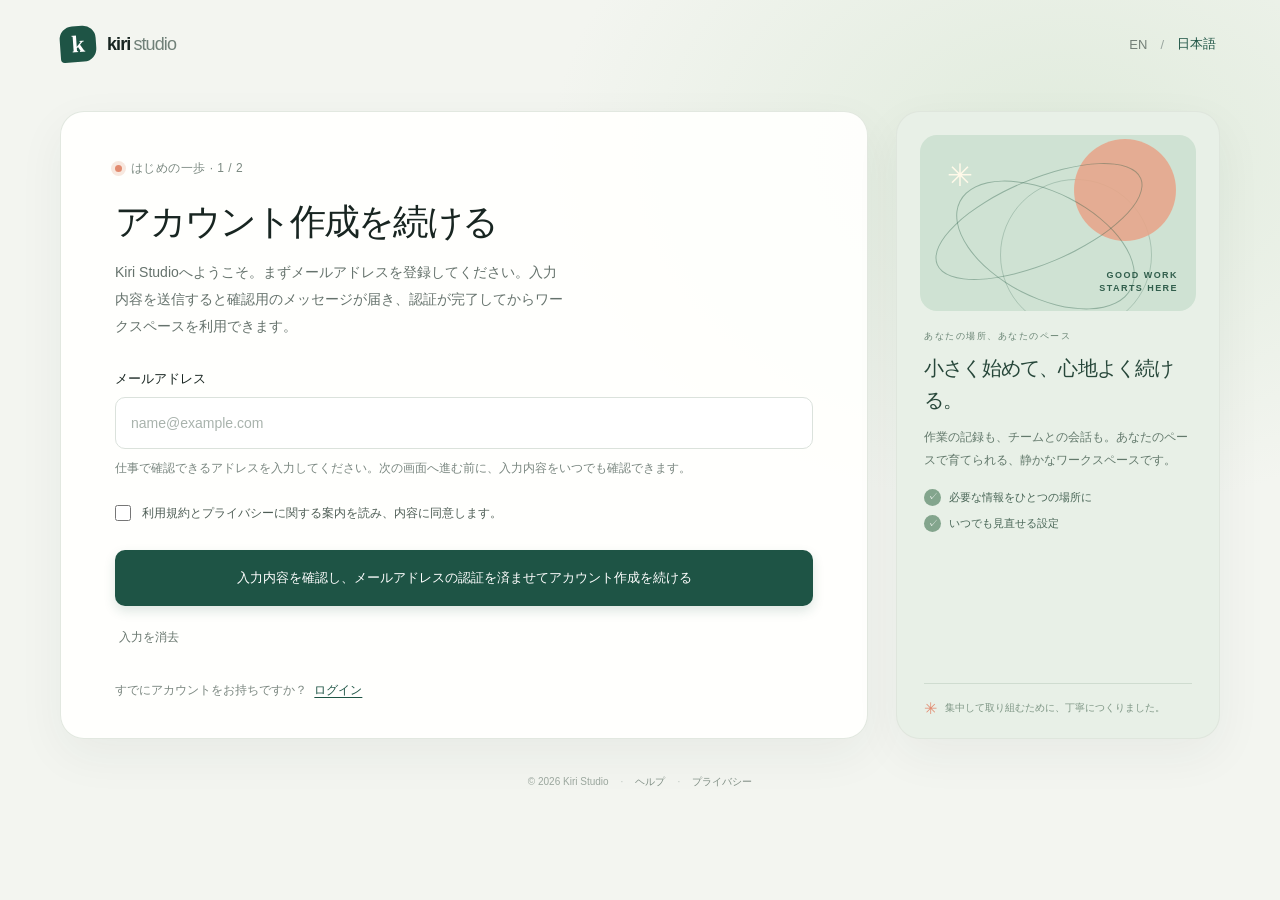
==== demo/index.html @ 1fd67d07 "Add demo and portfolio assets" ====
<!doctype html>
<html lang="ja">
  <head>
    <meta charset="utf-8">
    <meta name="viewport" content="width=device-width, initial-scale=1">
    <meta name="color-scheme" content="light">
    <title>Create your Kiri Studio account</title>
    <link rel="stylesheet" href="styles.css">
    <script src="app.js" defer></script>
  </head>
  <body>
    <div class="site-shell">
      <header class="topbar">
        <a class="brand" href="#top" aria-label="Kiri Studio home">
          <span class="brand-mark" aria-hidden="true">k</span>
          <span class="brand-name">kiri<span>studio</span></span>
        </a>
        <div class="language-picker" role="group" aria-label="Language / 言語">
          <button class="language-button" type="button" data-language="en" aria-pressed="false">EN</button>
          <span class="language-divider" aria-hidden="true">/</span>
          <button class="language-button" type="button" data-language="ja" aria-pressed="true">日本語</button>
        </div>
      </header>

      <main id="top" class="page-layout">
        <section class="form-card" aria-labelledby="page-title">
          <div class="step-label"><span class="step-dot" aria-hidden="true"></span><span data-copy="step">はじめの一歩 · 1 / 2</span></div>
          <h1 id="page-title" data-copy="title">アカウント作成を続ける</h1>
          <p class="intro" data-copy="intro">Kiri Studioへようこそ。まずメールアドレスを登録してください。入力内容を送信すると確認用のメッセージが届き、認証が完了してからワークスペースを利用できます。</p>

          <form id="account-form">
            <label class="field-label" for="email" data-copy="emailLabel">メールアドレス</label>
            <input id="email" name="email" type="email" autocomplete="email" required placeholder="name@example.com" aria-describedby="email-help">
            <p id="email-help" class="field-help" data-copy="emailHelp">仕事で確認できるアドレスを入力してください。次の画面へ進む前に、入力内容をいつでも確認できます。</p>

            <label class="consent-row" for="terms">
              <input id="terms" name="terms" type="checkbox" required>
              <span data-copy="terms">利用規約とプライバシーに関する案内を読み、内容に同意します。</span>
            </label>

            <div class="form-actions">
              <button class="primary-action" type="submit" data-copy="submit">入力内容を確認し、メールアドレスの認証を済ませてアカウント作成を続ける</button>
              <button class="reset-action" type="reset" data-copy="reset">入力を消去</button>
            </div>
            <p id="form-status" class="form-status" role="status" aria-live="polite" tabindex="-1"></p>
          </form>

          <p class="signin-note"><span data-copy="signin">すでにアカウントをお持ちですか？</span> <a href="#signin" data-copy="signinLink">ログイン</a></p>
        </section>

        <aside class="side-card" aria-labelledby="side-title">
          <div class="side-art" aria-hidden="true"><span class="art-orbit orbit-one"></span><span class="art-orbit orbit-two"></span><span class="art-spark">✳</span><span class="art-caption">GOOD WORK<br>STARTS HERE</span></div>
          <p class="side-kicker" data-copy="sideKicker">YOUR SPACE, YOUR PACE</p>
          <h2 id="side-title" data-copy="sideTitle">小さく始めて、心地よく続ける。</h2>
          <p class="side-copy" data-copy="sideCopy">作業の記録も、チームとの会話も。あなたのペースで育てられる、静かなワークスペースです。</p>
          <ul class="benefit-list">
            <li><span class="benefit-check" aria-hidden="true">✓</span><span data-copy="benefitOne">必要な情報をひとつの場所に</span></li>
            <li><span class="benefit-check" aria-hidden="true">✓</span><span data-copy="benefitTwo">いつでも見直せる設定</span></li>
          </ul>
          <div class="side-foot"><span class="side-foot-mark" aria-hidden="true">✳</span><span data-copy="sideFoot">Thoughtfully made for focused work.</span></div>
        </aside>
      </main>

      <footer class="page-footer"><span>© 2026 Kiri Studio</span><span class="footer-dot" aria-hidden="true">·</span><a href="#help" data-copy="help">ヘルプ</a><span class="footer-dot" aria-hidden="true">·</span><a href="#privacy" data-copy="privacy">プライバシー</a></footer>
    </div>
  </body>
</html>
---- demo/styles.css ----
:root {
  font-family: "DM Sans", "Noto Sans JP", "Yu Gothic UI", Meiryo, sans-serif;
  color: #182521;
  background: #f3f5f0;
  font-synthesis: none;
  text-rendering: optimizeLegibility;
  --ink: #182521;
  --muted: #65726c;
  --green: #1e5445;
  --mint: #deeee2;
  --line: #e4e9e2;
  --coral: #e28b70;
}

* { box-sizing: border-box; }

body {
  margin: 0;
  min-width: 0;
  min-height: 100vh;
  background:
    radial-gradient(ellipse at 83% 17%, rgba(212, 229, 208, .62), transparent 32rem),
    #f3f5f0;
}

button, input { font: inherit; }
a { color: var(--green); }

.site-shell { width: min(1160px, calc(100% - 64px)); margin: 0 auto; }
.topbar { height: 88px; display: flex; align-items: center; justify-content: space-between; }
.brand { display: inline-flex; align-items: center; gap: 11px; color: var(--ink); text-decoration: none; }
.brand-mark { display: grid; place-items: center; width: 36px; height: 36px; border-radius: 13px 13px 13px 4px; color: white; background: var(--green); font-size: 24px; line-height: 1; font-weight: 600; font-family: Georgia, serif; transform: rotate(-4deg); }
.brand-name { font-size: 18px; letter-spacing: -.05em; font-weight: 700; }
.brand-name span { margin-left: 3px; font-weight: 400; color: #708078; }
.language-picker { display: flex; align-items: center; gap: 9px; color: #9aa69f; font-size: 13px; }
.language-button { border: 0; padding: 8px 4px; background: transparent; color: #748078; cursor: pointer; border-radius: 4px; }
.language-button[aria-pressed="true"] { color: var(--green); font-weight: 700; }
.language-button:focus-visible, a:focus-visible, button:focus-visible, input:focus-visible { outline: 3px solid #e6a183; outline-offset: 3px; }

.page-layout { display: grid; grid-template-columns: minmax(0, 1fr) 324px; gap: 28px; align-items: stretch; padding: 23px 0 36px; }
.form-card, .side-card { border: 1px solid rgba(222, 229, 220, .88); border-radius: 24px; box-shadow: 0 16px 48px rgba(35, 57, 46, .055); }
.form-card { min-width: 0; padding: 48px 54px 36px; background: rgba(255, 255, 253, .94); }
.step-label { display: flex; align-items: center; gap: 9px; color: #7b8981; font-size: 12px; letter-spacing: .04em; }
.step-dot { width: 7px; height: 7px; border-radius: 50%; background: var(--coral); box-shadow: 0 0 0 4px #f8e8df; }
h1 { margin: 21px 0 12px; max-width: 17em; font-size: clamp(26px, 3vw, 36px); line-height: 1.35; letter-spacing: -.055em; font-weight: 700; }
.intro { max-width: 58ch; margin: 0 0 30px; color: var(--muted); font-size: 14px; line-height: 1.95; }
.field-label { display: block; margin-bottom: 9px; font-size: 13px; font-weight: 700; }
#email { display: block; width: 100%; min-width: 0; height: 52px; padding: 0 15px; border: 1px solid #dbe2dc; border-radius: 10px; color: var(--ink); background: #fff; font-size: 14px; }
#email::placeholder { color: #a9b3ad; }
.field-help { margin: 9px 0 24px; color: #7a8780; font-size: 12px; line-height: 1.75; }
.consent-row { display: flex; align-items: flex-start; gap: 11px; margin: 0 0 25px; color: #4e5d55; font-size: 12px; line-height: 1.8; }
.consent-row input { flex: 0 0 auto; margin: 2px 0 0; width: 16px; height: 16px; accent-color: var(--green); }
.form-actions { display: flex; flex-wrap: wrap; align-items: center; gap: 12px 18px; }
.primary-action { width: 100%; min-height: 56px; padding: 14px 20px; border: 0; border-radius: 10px; color: #fff; background: var(--green); font-weight: 600; font-size: 13px; line-height: 1.65; text-align: center; cursor: pointer; box-shadow: 0 5px 12px rgba(30, 84, 69, .15); transition: background .15s ease, transform .15s ease; }
.primary-action:hover { background: #174738; transform: translateY(-1px); }
.reset-action { min-height: 38px; padding: 6px 4px; border: 0; color: #69776f; background: transparent; font-size: 12px; cursor: pointer; }
.form-status { min-height: 0; margin: 0; color: var(--green); font-size: 13px; line-height: 1.7; }
.form-status:not(:empty) { margin-top: 15px; padding: 11px 13px; border-radius: 9px; background: #eaf3eb; }
.signin-note { margin: 24px 0 0; color: #7b8780; font-size: 12px; line-height: 1.8; }
.signin-note a { margin-left: 4px; font-weight: 700; text-underline-offset: 3px; }

.side-card { display: flex; flex-direction: column; min-width: 0; overflow: hidden; padding: 24px 27px 20px; background: #e8f0e7; }
.side-art { position: relative; height: 176px; margin: -1px -4px 19px; overflow: hidden; border-radius: 17px; background: #cfe2d3; }
.side-art::before { content: ""; position: absolute; width: 150px; height: 150px; top: 44px; left: 80px; border: 1px solid rgba(39, 93, 70, .23); border-radius: 50%; }
.side-art::after { content: ""; position: absolute; width: 102px; height: 102px; top: 4px; left: 154px; border-radius: 50%; background: #e8a58a; opacity: .88; }
.art-orbit { position: absolute; z-index: 1; border: 1px solid rgba(37, 90, 67, .36); border-radius: 50%; transform: rotate(-23deg); }
.orbit-one { width: 222px; height: 85px; top: 44px; left: 8px; }
.orbit-two { width: 193px; height: 106px; top: 57px; left: 29px; transform: rotate(27deg); }
.art-spark { position: absolute; z-index: 2; top: 22px; left: 27px; color: #fff9e9; font-size: 31px; }
.art-caption { position: absolute; z-index: 2; right: 18px; bottom: 16px; color: #315e4c; font-size: 9px; line-height: 1.45; letter-spacing: .16em; font-weight: 700; text-align: right; }
.side-kicker { margin: 0 0 9px; color: #688373; font-size: 9px; letter-spacing: .17em; font-weight: 700; }
.side-card h2 { margin: 0 0 10px; color: #27473a; font-size: 20px; line-height: 1.6; letter-spacing: -.04em; }
.side-copy { margin: 0; color: #63796c; font-size: 12px; line-height: 1.9; }
.benefit-list { display: grid; gap: 9px; margin: 17px 0 21px; padding: 0; list-style: none; color: #496657; font-size: 11px; }
.benefit-list li { display: flex; align-items: flex-start; gap: 8px; line-height: 1.6; }
.benefit-check { flex: 0 0 auto; display: grid; place-items: center; width: 17px; height: 17px; border-radius: 50%; color: #fff; background: #83a58d; font-size: 10px; font-weight: 700; }
.side-foot { display: flex; align-items: center; gap: 8px; margin-top: auto; padding-top: 15px; border-top: 1px solid rgba(75, 115, 88, .16); color: #7e9685; font-size: 10px; }
.side-foot-mark { color: var(--coral); font-size: 16px; }
.page-footer { display: flex; align-items: center; justify-content: center; gap: 12px; padding: 0 0 25px; color: #9aa69d; font-size: 10px; }
.page-footer a { color: #7e8d83; text-decoration: none; }
.footer-dot { color: #bdc6be; }

@media (max-width: 780px) {
  .site-shell { width: min(100% - 36px, 600px); }
  .topbar { height: 74px; }
  .page-layout { grid-template-columns: minmax(0, 1fr); gap: 16px; padding-top: 14px; }
  .form-card { padding: 34px clamp(20px, 6vw, 38px) 28px; }
  .side-card { display: grid; grid-template-columns: minmax(0, 1fr) auto; column-gap: 17px; padding: 20px; }
  .side-art { grid-column: 2; grid-row: 1 / span 4; width: min(28vw, 160px); height: 148px; margin: 0; }
  .side-art::before { left: 31px; }
  .side-art::after { left: 80px; }
  .orbit-one { left: -34px; }
  .orbit-two { left: -24px; }
  .side-kicker, .side-card h2, .side-copy, .benefit-list, .side-foot { grid-column: 1; }
  .side-kicker { margin-top: 4px; }
  .side-card h2 { font-size: 17px; }
  .benefit-list { margin: 14px 0; }
  .side-foot { margin-top: 0; }
}

@media (max-width: 420px) {
  .site-shell { width: calc(100% - 28px); }
  .topbar { height: 68px; }
  .brand-mark { width: 32px; height: 32px; }
  .brand-name { font-size: 16px; }
  .form-card { padding: 28px 19px 24px; border-radius: 18px; }
  h1 { font-size: 26px; }
  .intro { font-size: 13px; }
  .side-card { grid-template-columns: minmax(0, 1fr) 96px; column-gap: 11px; padding: 16px; border-radius: 18px; }
  .side-art { width: 96px; height: 112px; }
  .side-card h2 { font-size: 15px; }
  .side-copy, .benefit-list { font-size: 11px; }
  .page-footer { flex-wrap: wrap; gap: 8px; }
}
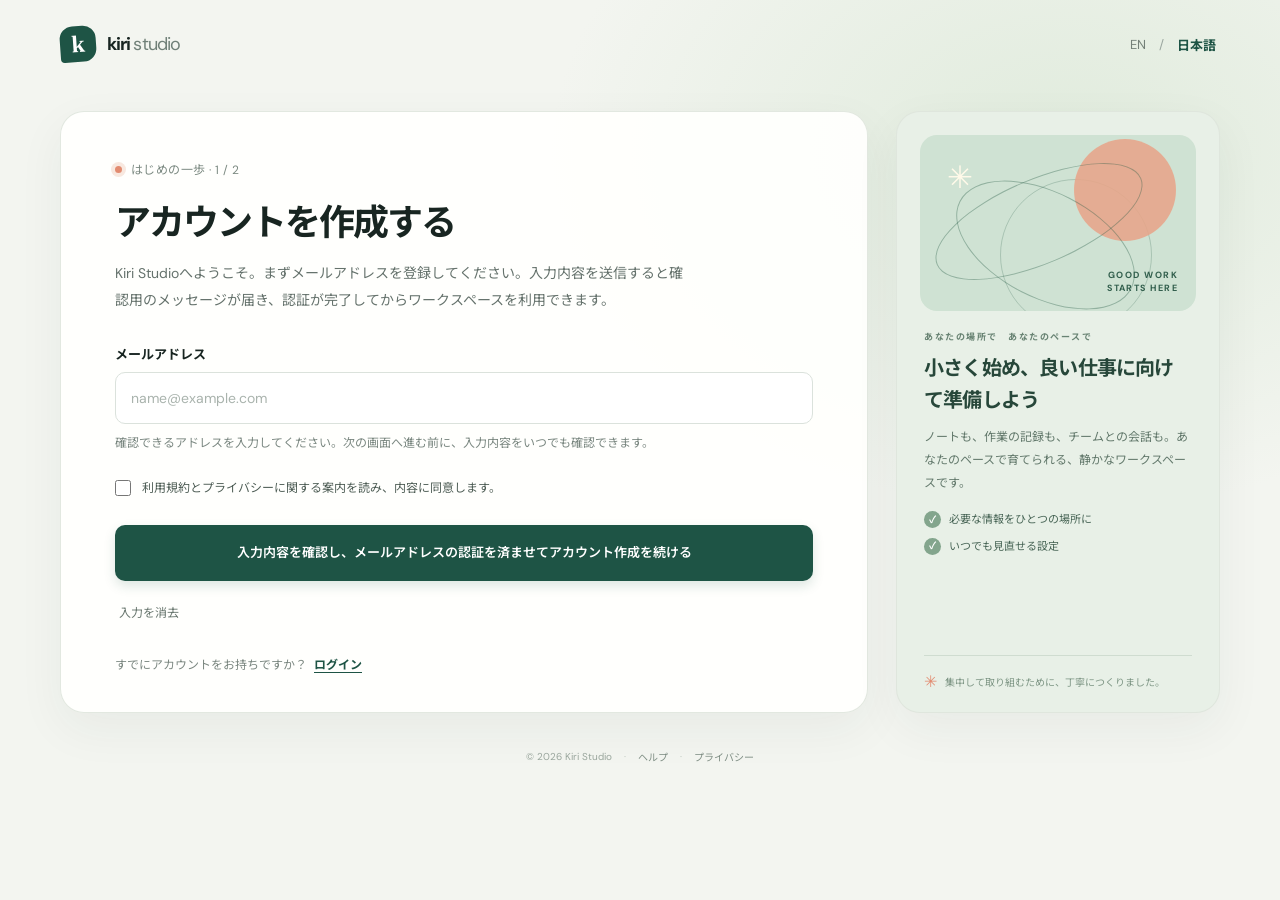
==== commit 641bcb4e: "Update bilingual demo copy and self-hosted fonts" ====
--- a/demo/index.html
+++ b/demo/index.html
@@ -25,13 +25,13 @@
       <main id="top" class="page-layout">
         <section class="form-card" aria-labelledby="page-title">
           <div class="step-label"><span class="step-dot" aria-hidden="true"></span><span data-copy="step">はじめの一歩 · 1 / 2</span></div>
-          <h1 id="page-title" data-copy="title">アカウント作成を続ける</h1>
+          <h1 id="page-title" data-copy="title">アカウントを作成する</h1>
           <p class="intro" data-copy="intro">Kiri Studioへようこそ。まずメールアドレスを登録してください。入力内容を送信すると確認用のメッセージが届き、認証が完了してからワークスペースを利用できます。</p>
 
           <form id="account-form">
             <label class="field-label" for="email" data-copy="emailLabel">メールアドレス</label>
             <input id="email" name="email" type="email" autocomplete="email" required placeholder="name@example.com" aria-describedby="email-help">
-            <p id="email-help" class="field-help" data-copy="emailHelp">仕事で確認できるアドレスを入力してください。次の画面へ進む前に、入力内容をいつでも確認できます。</p>
+            <p id="email-help" class="field-help" data-copy="emailHelp">確認できるアドレスを入力してください。次の画面へ進む前に、入力内容をいつでも確認できます。</p>
 
             <label class="consent-row" for="terms">
               <input id="terms" name="terms" type="checkbox" required>
@@ -51,8 +51,8 @@
         <aside class="side-card" aria-labelledby="side-title">
           <div class="side-art" aria-hidden="true"><span class="art-orbit orbit-one"></span><span class="art-orbit orbit-two"></span><span class="art-spark">✳</span><span class="art-caption">GOOD WORK<br>STARTS HERE</span></div>
           <p class="side-kicker" data-copy="sideKicker">YOUR SPACE, YOUR PACE</p>
-          <h2 id="side-title" data-copy="sideTitle">小さく始めて、心地よく続ける。</h2>
-          <p class="side-copy" data-copy="sideCopy">作業の記録も、チームとの会話も。あなたのペースで育てられる、静かなワークスペースです。</p>
+          <h2 id="side-title" data-copy="sideTitle">小さく始め、良い仕事に向けて準備しよう</h2>
+          <p class="side-copy" data-copy="sideCopy">ノートも、作業の記録も、チームとの会話も。あなたのペースで育てられる、静かなワークスペースです。</p>
           <ul class="benefit-list">
             <li><span class="benefit-check" aria-hidden="true">✓</span><span data-copy="benefitOne">必要な情報をひとつの場所に</span></li>
             <li><span class="benefit-check" aria-hidden="true">✓</span><span data-copy="benefitTwo">いつでも見直せる設定</span></li>
--- a/demo/styles.css
+++ b/demo/styles.css
@@ -1,114 +1,116 @@
-:root {
-  font-family: "DM Sans", "Noto Sans JP", "Yu Gothic UI", Meiryo, sans-serif;
-  color: #182521;
-  background: #f3f5f0;
-  font-synthesis: none;
-  text-rendering: optimizeLegibility;
-  --ink: #182521;
-  --muted: #65726c;
-  --green: #1e5445;
-  --mint: #deeee2;
-  --line: #e4e9e2;
-  --coral: #e28b70;
-}
-
-* { box-sizing: border-box; }
-
-body {
-  margin: 0;
-  min-width: 0;
-  min-height: 100vh;
-  background:
-    radial-gradient(ellipse at 83% 17%, rgba(212, 229, 208, .62), transparent 32rem),
-    #f3f5f0;
-}
-
-button, input { font: inherit; }
-a { color: var(--green); }
-
-.site-shell { width: min(1160px, calc(100% - 64px)); margin: 0 auto; }
-.topbar { height: 88px; display: flex; align-items: center; justify-content: space-between; }
-.brand { display: inline-flex; align-items: center; gap: 11px; color: var(--ink); text-decoration: none; }
-.brand-mark { display: grid; place-items: center; width: 36px; height: 36px; border-radius: 13px 13px 13px 4px; color: white; background: var(--green); font-size: 24px; line-height: 1; font-weight: 600; font-family: Georgia, serif; transform: rotate(-4deg); }
-.brand-name { font-size: 18px; letter-spacing: -.05em; font-weight: 700; }
-.brand-name span { margin-left: 3px; font-weight: 400; color: #708078; }
-.language-picker { display: flex; align-items: center; gap: 9px; color: #9aa69f; font-size: 13px; }
-.language-button { border: 0; padding: 8px 4px; background: transparent; color: #748078; cursor: pointer; border-radius: 4px; }
-.language-button[aria-pressed="true"] { color: var(--green); font-weight: 700; }
-.language-button:focus-visible, a:focus-visible, button:focus-visible, input:focus-visible { outline: 3px solid #e6a183; outline-offset: 3px; }
-
-.page-layout { display: grid; grid-template-columns: minmax(0, 1fr) 324px; gap: 28px; align-items: stretch; padding: 23px 0 36px; }
-.form-card, .side-card { border: 1px solid rgba(222, 229, 220, .88); border-radius: 24px; box-shadow: 0 16px 48px rgba(35, 57, 46, .055); }
-.form-card { min-width: 0; padding: 48px 54px 36px; background: rgba(255, 255, 253, .94); }
-.step-label { display: flex; align-items: center; gap: 9px; color: #7b8981; font-size: 12px; letter-spacing: .04em; }
-.step-dot { width: 7px; height: 7px; border-radius: 50%; background: var(--coral); box-shadow: 0 0 0 4px #f8e8df; }
-h1 { margin: 21px 0 12px; max-width: 17em; font-size: clamp(26px, 3vw, 36px); line-height: 1.35; letter-spacing: -.055em; font-weight: 700; }
-.intro { max-width: 58ch; margin: 0 0 30px; color: var(--muted); font-size: 14px; line-height: 1.95; }
-.field-label { display: block; margin-bottom: 9px; font-size: 13px; font-weight: 700; }
-#email { display: block; width: 100%; min-width: 0; height: 52px; padding: 0 15px; border: 1px solid #dbe2dc; border-radius: 10px; color: var(--ink); background: #fff; font-size: 14px; }
-#email::placeholder { color: #a9b3ad; }
-.field-help { margin: 9px 0 24px; color: #7a8780; font-size: 12px; line-height: 1.75; }
-.consent-row { display: flex; align-items: flex-start; gap: 11px; margin: 0 0 25px; color: #4e5d55; font-size: 12px; line-height: 1.8; }
-.consent-row input { flex: 0 0 auto; margin: 2px 0 0; width: 16px; height: 16px; accent-color: var(--green); }
-.form-actions { display: flex; flex-wrap: wrap; align-items: center; gap: 12px 18px; }
-.primary-action { width: 100%; min-height: 56px; padding: 14px 20px; border: 0; border-radius: 10px; color: #fff; background: var(--green); font-weight: 600; font-size: 13px; line-height: 1.65; text-align: center; cursor: pointer; box-shadow: 0 5px 12px rgba(30, 84, 69, .15); transition: background .15s ease, transform .15s ease; }
-.primary-action:hover { background: #174738; transform: translateY(-1px); }
-.reset-action { min-height: 38px; padding: 6px 4px; border: 0; color: #69776f; background: transparent; font-size: 12px; cursor: pointer; }
-.form-status { min-height: 0; margin: 0; color: var(--green); font-size: 13px; line-height: 1.7; }
-.form-status:not(:empty) { margin-top: 15px; padding: 11px 13px; border-radius: 9px; background: #eaf3eb; }
-.signin-note { margin: 24px 0 0; color: #7b8780; font-size: 12px; line-height: 1.8; }
-.signin-note a { margin-left: 4px; font-weight: 700; text-underline-offset: 3px; }
-
-.side-card { display: flex; flex-direction: column; min-width: 0; overflow: hidden; padding: 24px 27px 20px; background: #e8f0e7; }
-.side-art { position: relative; height: 176px; margin: -1px -4px 19px; overflow: hidden; border-radius: 17px; background: #cfe2d3; }
-.side-art::before { content: ""; position: absolute; width: 150px; height: 150px; top: 44px; left: 80px; border: 1px solid rgba(39, 93, 70, .23); border-radius: 50%; }
-.side-art::after { content: ""; position: absolute; width: 102px; height: 102px; top: 4px; left: 154px; border-radius: 50%; background: #e8a58a; opacity: .88; }
-.art-orbit { position: absolute; z-index: 1; border: 1px solid rgba(37, 90, 67, .36); border-radius: 50%; transform: rotate(-23deg); }
-.orbit-one { width: 222px; height: 85px; top: 44px; left: 8px; }
-.orbit-two { width: 193px; height: 106px; top: 57px; left: 29px; transform: rotate(27deg); }
-.art-spark { position: absolute; z-index: 2; top: 22px; left: 27px; color: #fff9e9; font-size: 31px; }
-.art-caption { position: absolute; z-index: 2; right: 18px; bottom: 16px; color: #315e4c; font-size: 9px; line-height: 1.45; letter-spacing: .16em; font-weight: 700; text-align: right; }
-.side-kicker { margin: 0 0 9px; color: #688373; font-size: 9px; letter-spacing: .17em; font-weight: 700; }
-.side-card h2 { margin: 0 0 10px; color: #27473a; font-size: 20px; line-height: 1.6; letter-spacing: -.04em; }
-.side-copy { margin: 0; color: #63796c; font-size: 12px; line-height: 1.9; }
-.benefit-list { display: grid; gap: 9px; margin: 17px 0 21px; padding: 0; list-style: none; color: #496657; font-size: 11px; }
-.benefit-list li { display: flex; align-items: flex-start; gap: 8px; line-height: 1.6; }
-.benefit-check { flex: 0 0 auto; display: grid; place-items: center; width: 17px; height: 17px; border-radius: 50%; color: #fff; background: #83a58d; font-size: 10px; font-weight: 700; }
-.side-foot { display: flex; align-items: center; gap: 8px; margin-top: auto; padding-top: 15px; border-top: 1px solid rgba(75, 115, 88, .16); color: #7e9685; font-size: 10px; }
-.side-foot-mark { color: var(--coral); font-size: 16px; }
-.page-footer { display: flex; align-items: center; justify-content: center; gap: 12px; padding: 0 0 25px; color: #9aa69d; font-size: 10px; }
-.page-footer a { color: #7e8d83; text-decoration: none; }
-.footer-dot { color: #bdc6be; }
-
-@media (max-width: 780px) {
-  .site-shell { width: min(100% - 36px, 600px); }
-  .topbar { height: 74px; }
-  .page-layout { grid-template-columns: minmax(0, 1fr); gap: 16px; padding-top: 14px; }
-  .form-card { padding: 34px clamp(20px, 6vw, 38px) 28px; }
-  .side-card { display: grid; grid-template-columns: minmax(0, 1fr) auto; column-gap: 17px; padding: 20px; }
-  .side-art { grid-column: 2; grid-row: 1 / span 4; width: min(28vw, 160px); height: 148px; margin: 0; }
-  .side-art::before { left: 31px; }
-  .side-art::after { left: 80px; }
-  .orbit-one { left: -34px; }
-  .orbit-two { left: -24px; }
-  .side-kicker, .side-card h2, .side-copy, .benefit-list, .side-foot { grid-column: 1; }
-  .side-kicker { margin-top: 4px; }
-  .side-card h2 { font-size: 17px; }
-  .benefit-list { margin: 14px 0; }
-  .side-foot { margin-top: 0; }
-}
-
-@media (max-width: 420px) {
-  .site-shell { width: calc(100% - 28px); }
-  .topbar { height: 68px; }
-  .brand-mark { width: 32px; height: 32px; }
-  .brand-name { font-size: 16px; }
-  .form-card { padding: 28px 19px 24px; border-radius: 18px; }
-  h1 { font-size: 26px; }
-  .intro { font-size: 13px; }
-  .side-card { grid-template-columns: minmax(0, 1fr) 96px; column-gap: 11px; padding: 16px; border-radius: 18px; }
-  .side-art { width: 96px; height: 112px; }
-  .side-card h2 { font-size: 15px; }
-  .side-copy, .benefit-list { font-size: 11px; }
-  .page-footer { flex-wrap: wrap; gap: 8px; }
-}
+@import url("fonts/split/font-faces.css");
+
+:root {
+  font-family: "DM Sans", "Noto Sans JP", "Yu Gothic UI", Meiryo, sans-serif;
+  color: #182521;
+  background: #f3f5f0;
+  font-synthesis: none;
+  text-rendering: optimizeLegibility;
+  --ink: #182521;
+  --muted: #65726c;
+  --green: #1e5445;
+  --mint: #deeee2;
+  --line: #e4e9e2;
+  --coral: #e28b70;
+}
+
+* { box-sizing: border-box; }
+
+body {
+  margin: 0;
+  min-width: 0;
+  min-height: 100vh;
+  background:
+    radial-gradient(ellipse at 83% 17%, rgba(212, 229, 208, .62), transparent 32rem),
+    #f3f5f0;
+}
+
+button, input { font: inherit; }
+a { color: var(--green); }
+
+.site-shell { width: min(1160px, calc(100% - 64px)); margin: 0 auto; }
+.topbar { height: 88px; display: flex; align-items: center; justify-content: space-between; }
+.brand { display: inline-flex; align-items: center; gap: 11px; color: var(--ink); text-decoration: none; }
+.brand-mark { display: grid; place-items: center; width: 36px; height: 36px; border-radius: 13px 13px 13px 4px; color: white; background: var(--green); font-size: 24px; line-height: 1; font-weight: 600; font-family: Georgia, serif; transform: rotate(-4deg); }
+.brand-name { font-size: 18px; letter-spacing: -.05em; font-weight: 700; }
+.brand-name span { margin-left: 3px; font-weight: 400; color: #708078; }
+.language-picker { display: flex; align-items: center; gap: 9px; color: #9aa69f; font-size: 13px; }
+.language-button { border: 0; padding: 8px 4px; background: transparent; color: #748078; cursor: pointer; border-radius: 4px; }
+.language-button[aria-pressed="true"] { color: var(--green); font-weight: 700; }
+.language-button:focus-visible, a:focus-visible, button:focus-visible, input:focus-visible { outline: 3px solid #e6a183; outline-offset: 3px; }
+
+.page-layout { display: grid; grid-template-columns: minmax(0, 1fr) 324px; gap: 28px; align-items: stretch; padding: 23px 0 36px; }
+.form-card, .side-card { border: 1px solid rgba(222, 229, 220, .88); border-radius: 24px; box-shadow: 0 16px 48px rgba(35, 57, 46, .055); }
+.form-card { min-width: 0; padding: 48px 54px 36px; background: rgba(255, 255, 253, .94); }
+.step-label { display: flex; align-items: center; gap: 9px; min-height: 18px; color: #7b8981; font-size: 12px; letter-spacing: .04em; }
+.step-dot { flex: 0 0 7px; width: 7px; height: 7px; border-radius: 50%; background: var(--coral); box-shadow: 0 0 0 4px #f8e8df; }
+h1 { margin: 21px 0 12px; max-width: 17em; font-size: clamp(26px, 3vw, 36px); line-height: 1.35; letter-spacing: -.055em; font-weight: 700; }
+.intro { max-width: 58ch; margin: 0 0 30px; color: var(--muted); font-size: 14px; line-height: 1.95; }
+.field-label { display: block; margin-bottom: 9px; font-size: 13px; font-weight: 700; }
+#email { display: block; width: 100%; min-width: 0; height: 52px; padding: 0 15px; border: 1px solid #dbe2dc; border-radius: 10px; color: var(--ink); background: #fff; font-size: 14px; }
+#email::placeholder { color: #a9b3ad; }
+.field-help { margin: 9px 0 24px; color: #7a8780; font-size: 12px; line-height: 1.75; }
+.consent-row { display: flex; align-items: flex-start; gap: 11px; margin: 0 0 25px; color: #4e5d55; font-size: 12px; line-height: 1.8; }
+.consent-row input { flex: 0 0 auto; margin: 2px 0 0; width: 16px; height: 16px; accent-color: var(--green); }
+.form-actions { display: flex; flex-wrap: wrap; align-items: center; gap: 12px 18px; }
+.primary-action { width: 100%; min-height: 56px; padding: 14px 20px; border: 0; border-radius: 10px; color: #fff; background: var(--green); font-weight: 600; font-size: 13px; line-height: 1.65; text-align: center; cursor: pointer; box-shadow: 0 5px 12px rgba(30, 84, 69, .15); transition: background .15s ease, transform .15s ease; }
+.primary-action:hover { background: #174738; transform: translateY(-1px); }
+.reset-action { min-height: 38px; padding: 6px 4px; border: 0; color: #69776f; background: transparent; font-size: 12px; cursor: pointer; }
+.form-status { min-height: 0; margin: 0; color: var(--green); font-size: 13px; line-height: 1.7; }
+.form-status:not(:empty) { margin-top: 15px; padding: 11px 13px; border-radius: 9px; background: #eaf3eb; }
+.signin-note { margin: 24px 0 0; color: #7b8780; font-size: 12px; line-height: 1.8; }
+.signin-note a { margin-left: 4px; font-weight: 700; text-underline-offset: 3px; }
+
+.side-card { display: flex; flex-direction: column; min-width: 0; overflow: hidden; padding: 24px 27px 20px; background: #e8f0e7; }
+.side-art { position: relative; height: 176px; margin: -1px -4px 19px; overflow: hidden; border-radius: 17px; background: #cfe2d3; }
+.side-art::before { content: ""; position: absolute; width: 150px; height: 150px; top: 44px; left: 80px; border: 1px solid rgba(39, 93, 70, .23); border-radius: 50%; }
+.side-art::after { content: ""; position: absolute; width: 102px; height: 102px; top: 4px; left: 154px; border-radius: 50%; background: #e8a58a; opacity: .88; }
+.art-orbit { position: absolute; z-index: 1; border: 1px solid rgba(37, 90, 67, .36); border-radius: 50%; transform: rotate(-23deg); }
+.orbit-one { width: 222px; height: 85px; top: 44px; left: 8px; }
+.orbit-two { width: 193px; height: 106px; top: 57px; left: 29px; transform: rotate(27deg); }
+.art-spark { position: absolute; z-index: 2; top: 22px; left: 27px; color: #fff9e9; font-size: 31px; }
+.art-caption { position: absolute; z-index: 2; right: 18px; bottom: 16px; color: #315e4c; font-size: 9px; line-height: 1.45; letter-spacing: .16em; font-weight: 700; text-align: right; }
+.side-kicker { margin: 0 0 9px; color: #688373; font-size: 9px; letter-spacing: .17em; font-weight: 700; }
+.side-card h2 { margin: 0 0 10px; color: #27473a; font-size: 20px; line-height: 1.6; letter-spacing: -.04em; }
+.side-copy { margin: 0; color: #63796c; font-size: 12px; line-height: 1.9; }
+.benefit-list { display: grid; gap: 9px; margin: 17px 0 21px; padding: 0; list-style: none; color: #496657; font-size: 11px; }
+.benefit-list li { display: flex; align-items: flex-start; gap: 8px; line-height: 1.6; }
+.benefit-check { flex: 0 0 auto; display: grid; place-items: center; width: 17px; height: 17px; border-radius: 50%; color: #fff; background: #83a58d; font-size: 10px; font-weight: 700; }
+.side-foot { display: flex; align-items: center; gap: 8px; margin-top: auto; padding-top: 15px; border-top: 1px solid rgba(75, 115, 88, .16); color: #7e9685; font-size: 10px; }
+.side-foot-mark { color: var(--coral); font-size: 16px; }
+.page-footer { display: flex; align-items: center; justify-content: center; gap: 12px; padding: 0 0 25px; color: #9aa69d; font-size: 10px; }
+.page-footer a { color: #7e8d83; text-decoration: none; }
+.footer-dot { color: #bdc6be; }
+
+@media (max-width: 780px) {
+  .site-shell { width: min(100% - 36px, 600px); }
+  .topbar { height: 74px; }
+  .page-layout { grid-template-columns: minmax(0, 1fr); gap: 16px; padding-top: 14px; }
+  .form-card { padding: 34px clamp(20px, 6vw, 38px) 28px; }
+  .side-card { display: grid; grid-template-columns: minmax(0, 1fr) auto; column-gap: 17px; padding: 20px; }
+  .side-art { grid-column: 2; grid-row: 1 / span 4; width: min(28vw, 160px); height: 148px; margin: 0; }
+  .side-art::before { left: 31px; }
+  .side-art::after { left: 80px; }
+  .orbit-one { left: -34px; }
+  .orbit-two { left: -24px; }
+  .side-kicker, .side-card h2, .side-copy, .benefit-list, .side-foot { grid-column: 1; }
+  .side-kicker { margin-top: 4px; }
+  .side-card h2 { font-size: 17px; }
+  .benefit-list { margin: 14px 0; }
+  .side-foot { margin-top: 0; }
+}
+
+@media (max-width: 420px) {
+  .site-shell { width: calc(100% - 28px); }
+  .topbar { height: 68px; }
+  .brand-mark { width: 32px; height: 32px; }
+  .brand-name { font-size: 16px; }
+  .form-card { padding: 28px 19px 24px; border-radius: 18px; }
+  h1 { font-size: 26px; }
+  .intro { font-size: 13px; }
+  .side-card { grid-template-columns: minmax(0, 1fr) 96px; column-gap: 11px; padding: 16px; border-radius: 18px; }
+  .side-art { width: 96px; height: 112px; }
+  .side-card h2 { font-size: 15px; }
+  .side-copy, .benefit-list { font-size: 11px; }
+  .page-footer { flex-wrap: wrap; gap: 8px; }
+}
